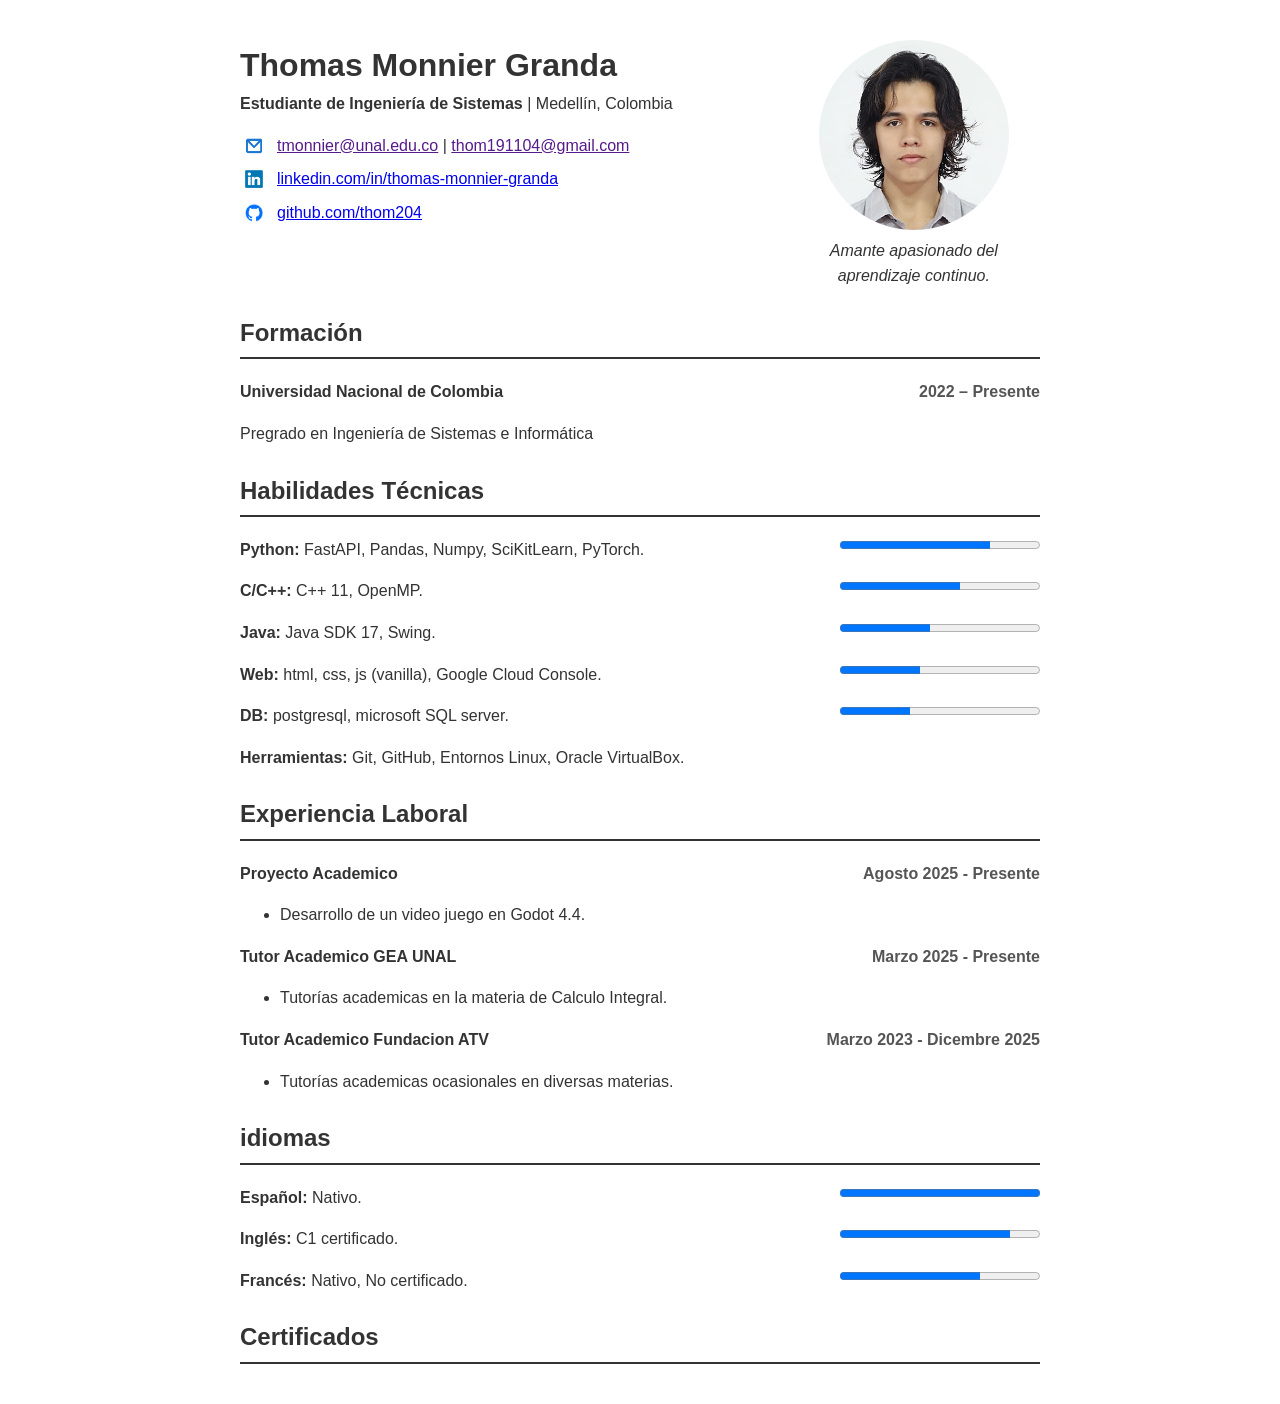
==== index.html @ 84f5db1c "Add files via upload" ====
<!DOCTYPE html>
<html lang="es">
<head>
    <meta charset="UTF-8">
    <title>CV de Thomas Monnier Granda</title>
    <link rel="stylesheet" href="style.css">
</head>
<body>

    <header>
        <div>
            <h1>Thomas Monnier Granda</h1>
            <p><strong>Estudiante de Ingeniería de Sistemas </strong>| Medellín, Colombia</p>
            
            <ul class = "contact" style="list-style: none;">
                <li><a href="">tmonnier@unal.edu.co</a> | <a href="">thom191104@gmail.com</a></li>
                <li style="background-image: url('linkedin_favicon.png');"><a href="https://linkedin.com/in/thomas-monnier-granda">linkedin.com/in/thomas-monnier-granda</a></li>
                <li style="background-image: url('github_favicon.png');"><a href="https://www.github.com/thom204">github.com/thom204</a></li>
            </ul>
        </div>
        <figure><img src="thonas.jpg" alt="profile picture"><figcaption><i>Amante apasionado del aprendizaje continuo.</i></figcaption></figure>
    </header>

    <main>
        <section id="formacion">
            <h2>Formación</h2>
            <article>
                <div class="job-header">
                    <span>Universidad Nacional de Colombia</span>
                    <span class="date">2022 – Presente</span>
                </div>
                <p>Pregrado en Ingeniería de Sistemas e Informática</p>
            </article>
        </section>

        <section id="habilidades">
            <h2>Habilidades Técnicas</h2>
            <p class = "skill"><strong>Python:</strong> FastAPI, Pandas, Numpy, SciKitLearn, PyTorch.<progress value = "75" max="100">Experienced</progress></p>
            <p class = "skill"><strong>C/C++:</strong> C++ 11, OpenMP. <progress value = "60" max="100">Mid level</progress></p>
            <p class = "skill"><strong>Java:</strong> Java SDK 17, Swing. <progress value = "45" max = "100">Mid level</progress></p>
            <p class = "skill"><strong>Web:</strong> html, css, js (vanilla), Google Cloud Console. <progress value = "40" max="100">Junior</progress></p>
            <p class = "skill"><strong>DB:</strong> postgresql, microsoft SQL server. <progress value = "35" max = "100">Junior</progress></p>
            <p class = "skill"><strong>Herramientas:</strong> Git, GitHub, Entornos Linux, Oracle VirtualBox.</p>
        </section>


        <section id="experiencia">
            <h2>Experiencia Laboral</h2>
            
            <article>
                <div class="job-header">
                    <span>Proyecto Academico</span>
                    <span class="date">Agosto 2025 - Presente</span>
                </div>
                <ul>
                    <li>Desarrollo de un video juego en Godot 4.4.</li>
                </ul>
            </article>
            <article>
                <div class="job-header">
                    <span>Tutor Academico GEA UNAL</span>
                    <span class="date">Marzo 2025 - Presente</span>
                </div>
                <ul>
                    <li>Tutorías academicas en la materia de Calculo Integral.</li>
                </ul>
            </article>
            <article>
                <div class="job-header">
                    <span>Tutor Academico Fundacion ATV</span>
                    <span class="date">Marzo 2023 - Dicembre 2025</span>
                </div>
                <ul>
                    <li>Tutorías academicas ocasionales en diversas materias.</li>
                </ul>
            </article>
        </section>


        <section id = "idiomas">
            <h2>idiomas</h2>
            <p class = "skill"><strong>Español:</strong> Nativo.<progress value = "100" max="100">Mid level</progress></p>
            <p class = "skill"><strong>Inglés:</strong> C1 certificado.<progress value = "85" max="100">Mid level</progress></p>
            <p class = "skill"><strong>Francés:</strong> Nativo, No certificado. <progress value = "70" max="100">Mid level</progress></p>
        </section>

        <section id = "certificates">
            <h2>Certificados</h2>
        </section>
    </main>

</body>
</html>
---- style.css ----
body { 
    font-family: Arial, sans-serif; 
    line-height: 1.6; 
    max-width: 800px; 
    margin: 40px auto; 
    color: #333; 
}

header {
    display: inline-flex;
}

header div {
    width: 70%;
}

figure {
   margin: 0px;
   width: 30%;
}

img {
    margin: 10%;
    margin-top: 0;
    margin-bottom: 0;
    border-radius: 100%;
    width: 80%;
}

figcaption {
    margin: 5%;
    margin-top: 0;
    margin-bottom: 0;
    text-align: center;
}

h1 { 
    margin-top: 0;
    margin-bottom: 0;
}

h1 + p {
    margin-top: 0;
}

h2 { 
    border-bottom: 2px solid #333; 
    padding-bottom: 5px; 
    margin-top: 25px; 
}

h3 {
    margin-bottom: 0;
}

h3 + ul {
    margin-top: 0;
}

.contact {
    padding-left: 5px;
}

.contact li {
    background: url('mail_favicon.png') no-repeat left center;
    background-size: 18px 18px; /* Adjust size to match favicon */
    padding-left: 32px; /* Space for the icon */
    margin-bottom: 8px;
}

.job-header { 
    display: flex; 
    justify-content: space-between; 
    font-weight: bold;
}

.date { 
    color: #555; 
}


.skill progress {
    width: 25%;
    float: right;
}

/* Esto asegura que al imprimir sea limpio */
@media print { body { margin: 0; } }
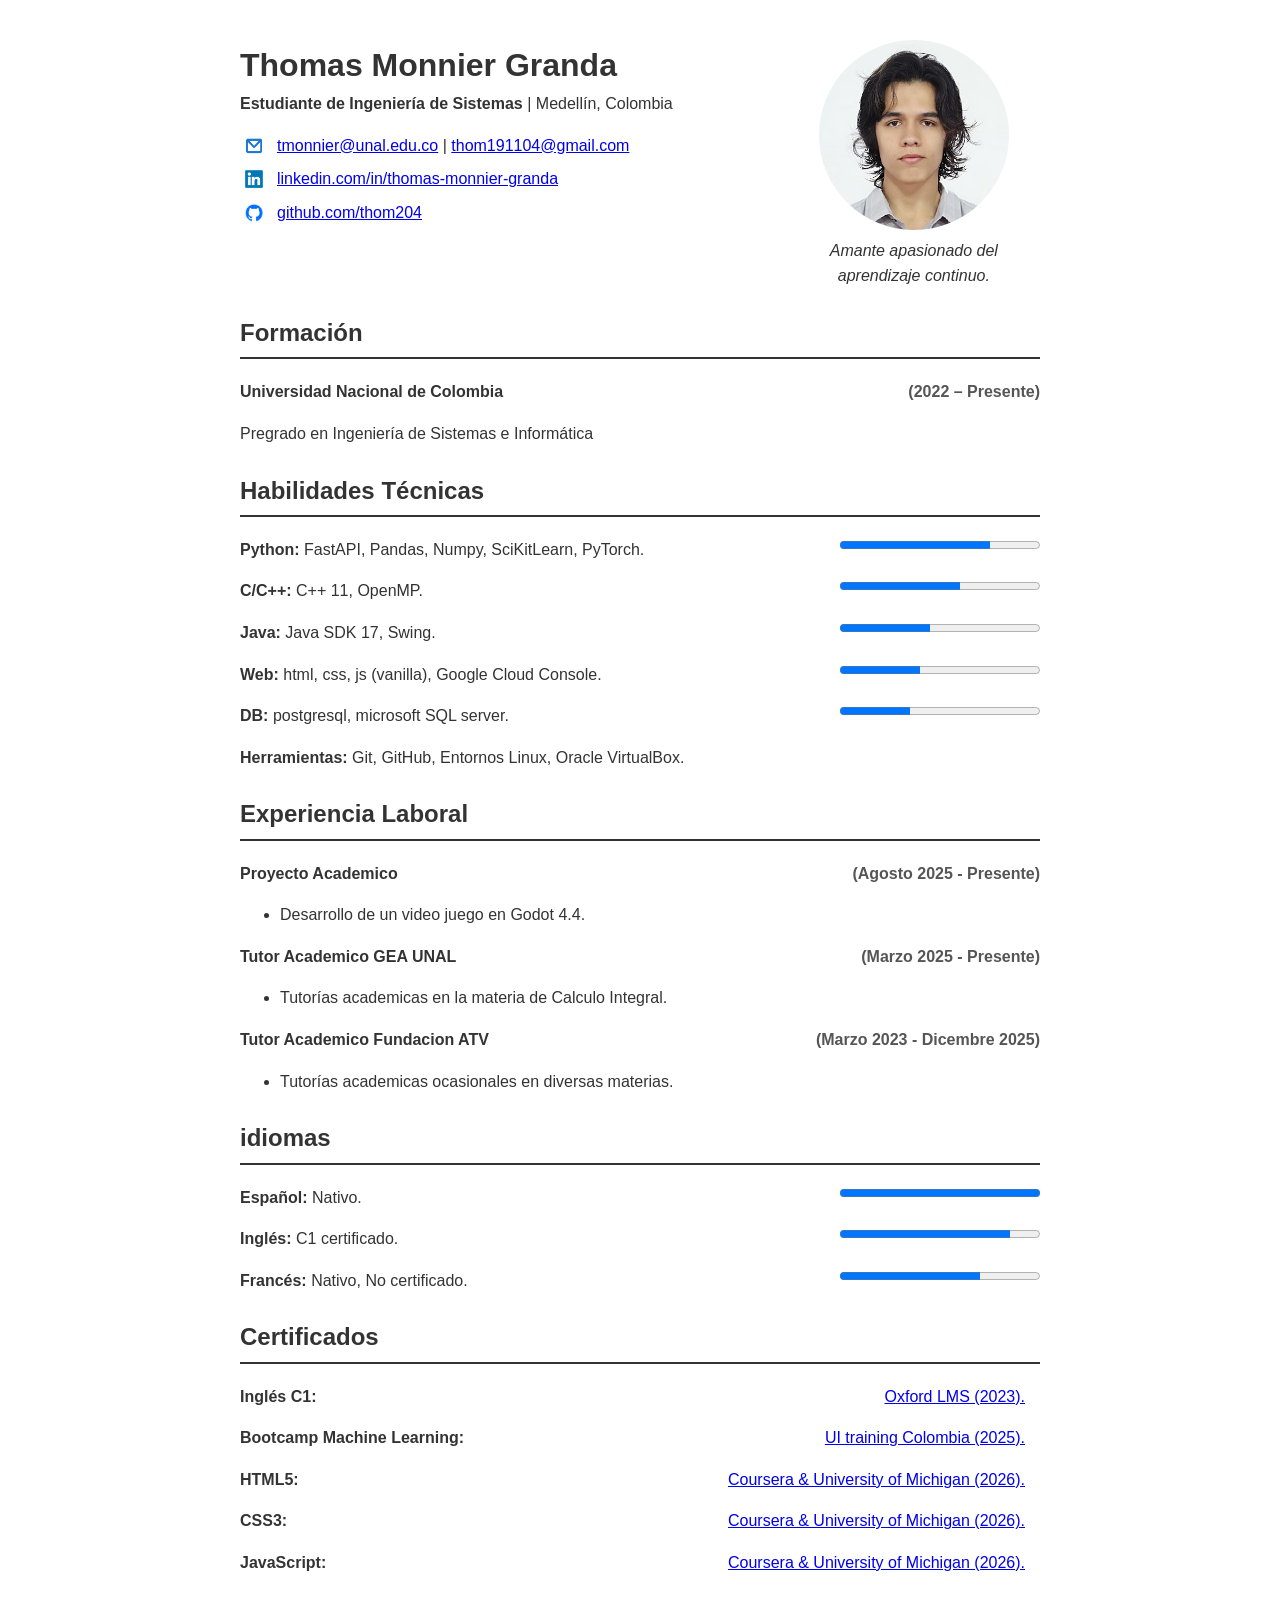
==== commit 93dcb539: "finalized" ====
--- a/index.html
+++ b/index.html
@@ -13,12 +13,13 @@
             <p><strong>Estudiante de Ingeniería de Sistemas </strong>| Medellín, Colombia</p>
             
             <ul class = "contact" style="list-style: none;">
-                <li><a href="">tmonnier@unal.edu.co</a> | <a href="">thom191104@gmail.com</a></li>
-                <li style="background-image: url('linkedin_favicon.png');"><a href="https://linkedin.com/in/thomas-monnier-granda">linkedin.com/in/thomas-monnier-granda</a></li>
-                <li style="background-image: url('github_favicon.png');"><a href="https://www.github.com/thom204">github.com/thom204</a></li>
+                <li class = "nats" id = "web"><a href="https://thom204.github.io/CV/">WebSite</a></li>
+                <li class = "nats"><a href="mailto:tmonnier@uanl.edu.co">tmonnier@unal.edu.co</a> | <a href="mailto:thom191104@gmail.com">thom191104@gmail.com</a></li>
+                <li class = "nats" style="background-image: url('linkedin_favicon.png');"><a href="https://linkedin.com/in/thomas-monnier-granda" target="_blank">linkedin.com/in/thomas-monnier-granda</a></li>
+                <li class = "nats" style="background-image: url('github_favicon.png');"><a href="https://www.github.com/thom204" target="_blank">github.com/thom204</a></li>
             </ul>
         </div>
-        <figure><img src="thonas.jpg" alt="profile picture"><figcaption><i>Amante apasionado del aprendizaje continuo.</i></figcaption></figure>
+        <figure class = "nats"><img src="thonas.jpg" alt="profile picture"><figcaption><i>Amante apasionado del aprendizaje continuo.</i></figcaption></figure>
     </header>
 
     <main>
@@ -27,7 +28,7 @@
             <article>
                 <div class="job-header">
                     <span>Universidad Nacional de Colombia</span>
-                    <span class="date">2022 – Presente</span>
+                    <span class="date">(2022 – Presente)</span>
                 </div>
                 <p>Pregrado en Ingeniería de Sistemas e Informática</p>
             </article>
@@ -50,7 +51,7 @@
             <article>
                 <div class="job-header">
                     <span>Proyecto Academico</span>
-                    <span class="date">Agosto 2025 - Presente</span>
+                    <span class="date">(Agosto 2025 - Presente)</span>
                 </div>
                 <ul>
                     <li>Desarrollo de un video juego en Godot 4.4.</li>
@@ -59,7 +60,7 @@
             <article>
                 <div class="job-header">
                     <span>Tutor Academico GEA UNAL</span>
-                    <span class="date">Marzo 2025 - Presente</span>
+                    <span class="date">(Marzo 2025 - Presente)</span>
                 </div>
                 <ul>
                     <li>Tutorías academicas en la materia de Calculo Integral.</li>
@@ -68,7 +69,7 @@
             <article>
                 <div class="job-header">
                     <span>Tutor Academico Fundacion ATV</span>
-                    <span class="date">Marzo 2023 - Dicembre 2025</span>
+                    <span class="date">(Marzo 2023 - Dicembre 2025)</span>
                 </div>
                 <ul>
                     <li>Tutorías academicas ocasionales en diversas materias.</li>
@@ -86,8 +87,14 @@
 
         <section id = "certificates">
             <h2>Certificados</h2>
+            <p><strong>Inglés C1:</strong> <a href="https://drive.google.com/file/d/1DFYclZLSsvCA1lEmCleEXO1F4YN1NQ0H/view?usp=drive_link" target="_blank"> Oxford LMS (2023).</a></p>
+            <p><strong>Bootcamp Machine Learning:</strong> <a href="https://drive.google.com/file/d/1ngA2L0c5LaVwTw6hCEINxq6SC86e-KhB/view?usp=drive_link" target="_blank"> UI training Colombia (2025).</a></p>
+            <p><strong>HTML5:</strong> <a href="https://drive.google.com/file/d/1J8PS8hbBQRYXPaD6PbsJYQoX4-aZ9AAq/view?usp=drive_link" target="_blank"> Coursera & University of Michigan (2026).</a></p>
+            <p><strong>CSS3:</strong> <a href="https://drive.google.com/file/d/1xmxvpSUJpry9a50axkxEhRKc8qydB7U1/view?usp=drive_link" target="_blank"> Coursera & University of Michigan (2026).</a></p>
+            <p><strong>JavaScript:</strong> <a href="https://drive.google.com/file/d/1iEdY4hUMWg7lLpjsThUdxecl5URyrErk/view?usp=drive_link" target="_blank"> Coursera & University of Michigan (2026).</a></p>
         </section>
     </main>
 
+    <script src = "script.js"></script>
 </body>
 </html>
--- a/style.css
+++ b/style.css
@@ -84,5 +84,14 @@
     float: right;
 }
 
+p a {
+    float: right;
+    margin-right: 15px;
+}
+
+#web {
+    display: none;
+}
+
 /* Esto asegura que al imprimir sea limpio */
 @media print { body { margin: 0; } }
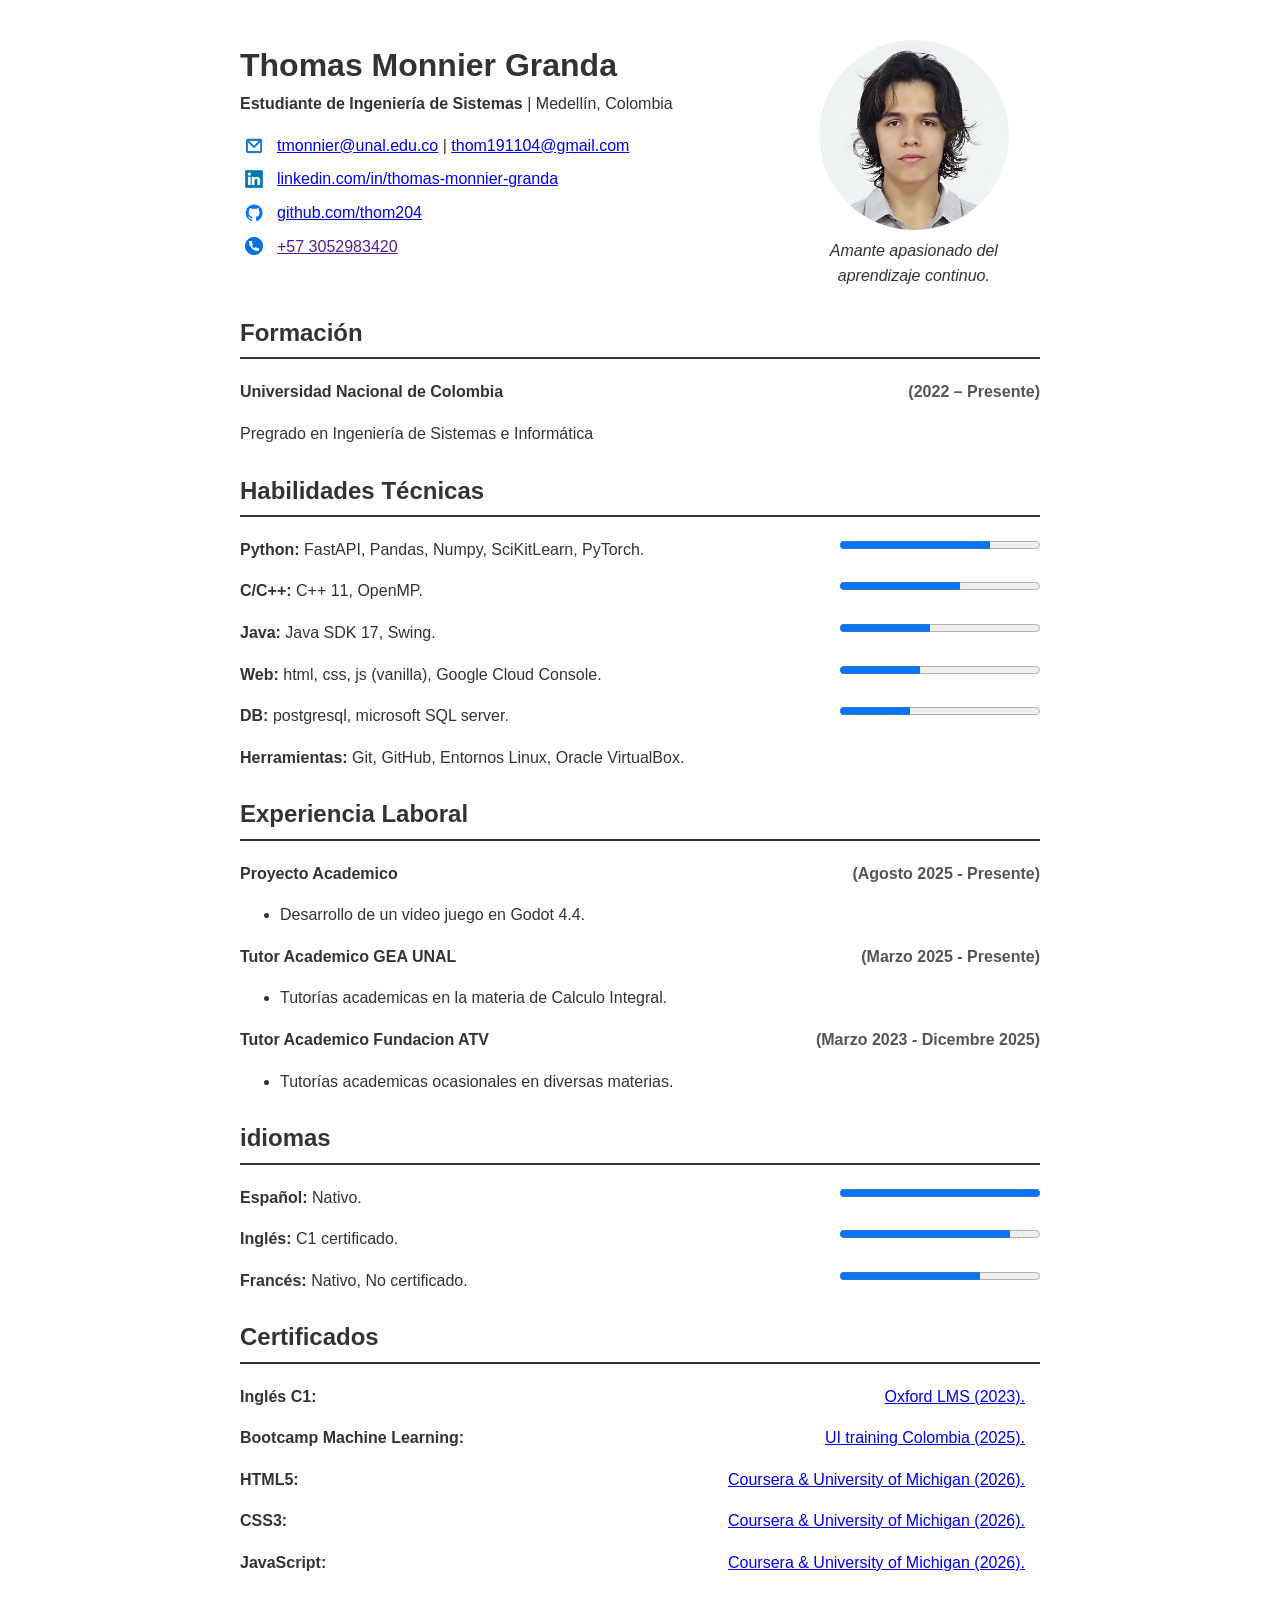
==== commit 3b3f6be2: "effeqe" ====
--- a/index.html
+++ b/index.html
@@ -14,9 +14,10 @@
             
             <ul class = "contact" style="list-style: none;">
                 <li class = "nats" id = "web"><a href="https://thom204.github.io/CV/">WebSite</a></li>
-                <li class = "nats"><a href="mailto:tmonnier@uanl.edu.co">tmonnier@unal.edu.co</a> | <a href="mailto:thom191104@gmail.com">thom191104@gmail.com</a></li>
+                <li class = "nats"><a href="mailto:tmonnier@unal.edu.co">tmonnier@unal.edu.co</a> | <a href="mailto:thom191104@gmail.com">thom191104@gmail.com</a></li>
                 <li class = "nats" style="background-image: url('linkedin_favicon.png');"><a href="https://linkedin.com/in/thomas-monnier-granda" target="_blank">linkedin.com/in/thomas-monnier-granda</a></li>
                 <li class = "nats" style="background-image: url('github_favicon.png');"><a href="https://www.github.com/thom204" target="_blank">github.com/thom204</a></li>
+                <li class = "nats" style="background-image: url('telephone.png');"><a href="" target="_blank">+57 3052983420</a></li>
             </ul>
         </div>
         <figure class = "nats"><img src="thonas.jpg" alt="profile picture"><figcaption><i>Amante apasionado del aprendizaje continuo.</i></figcaption></figure>
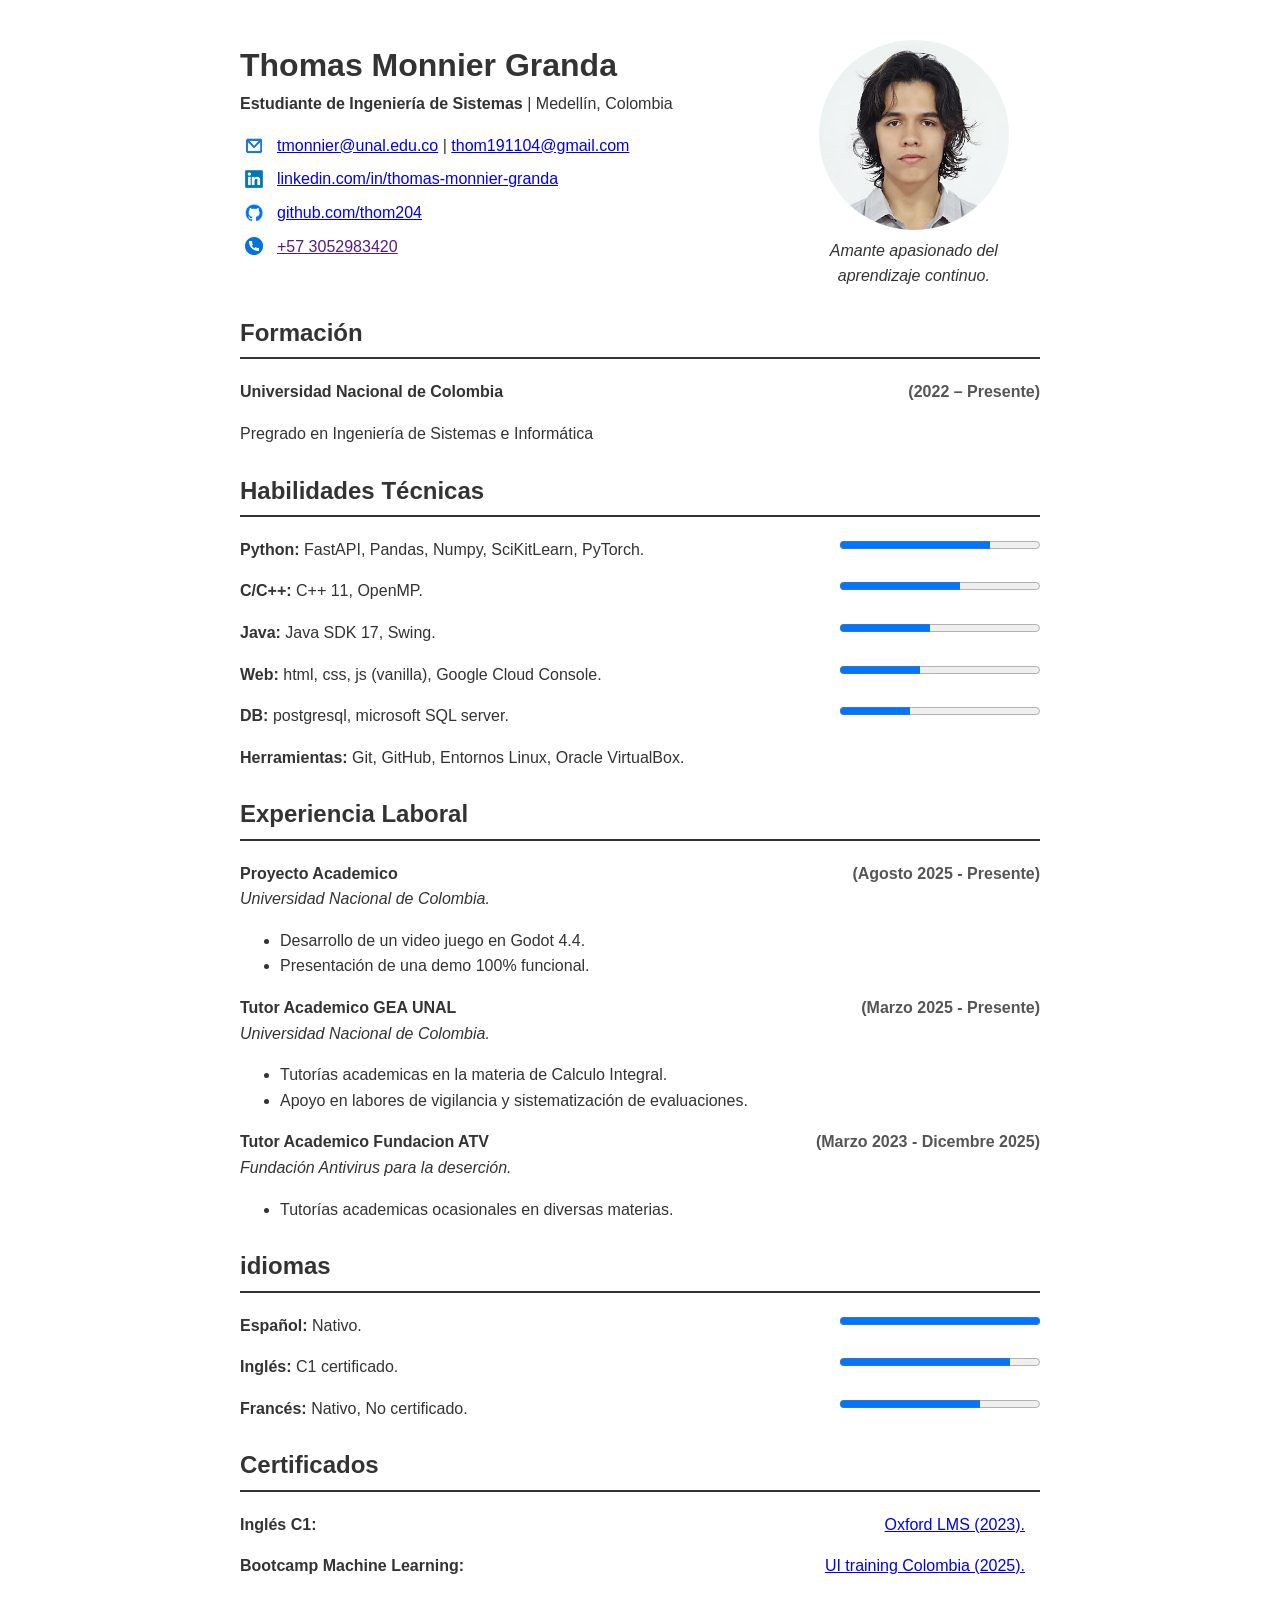
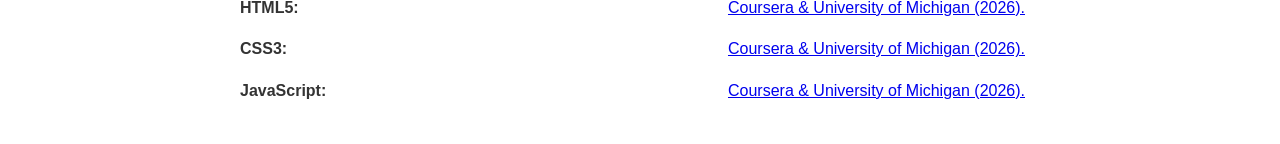
==== commit fda3220c: "finals" ====
--- a/index.html
+++ b/index.html
@@ -54,8 +54,10 @@
                     <span>Proyecto Academico</span>
                     <span class="date">(Agosto 2025 - Presente)</span>
                 </div>
+                <span><i>Universidad Nacional de Colombia.</i></span>
                 <ul>
                     <li>Desarrollo de un video juego en Godot 4.4.</li>
+                    <li>Presentación de una demo 100% funcional.</li>
                 </ul>
             </article>
             <article>
@@ -63,8 +65,10 @@
                     <span>Tutor Academico GEA UNAL</span>
                     <span class="date">(Marzo 2025 - Presente)</span>
                 </div>
+                <span><i>Universidad Nacional de Colombia.</i></span>
                 <ul>
                     <li>Tutorías academicas en la materia de Calculo Integral.</li>
+                    <li>Apoyo en labores de vigilancia y sistematización de evaluaciones.</li>
                 </ul>
             </article>
             <article>
@@ -72,6 +76,7 @@
                     <span>Tutor Academico Fundacion ATV</span>
                     <span class="date">(Marzo 2023 - Dicembre 2025)</span>
                 </div>
+                <span><i>Fundación Antivirus para la deserción.</i></span>
                 <ul>
                     <li>Tutorías academicas ocasionales en diversas materias.</li>
                 </ul>
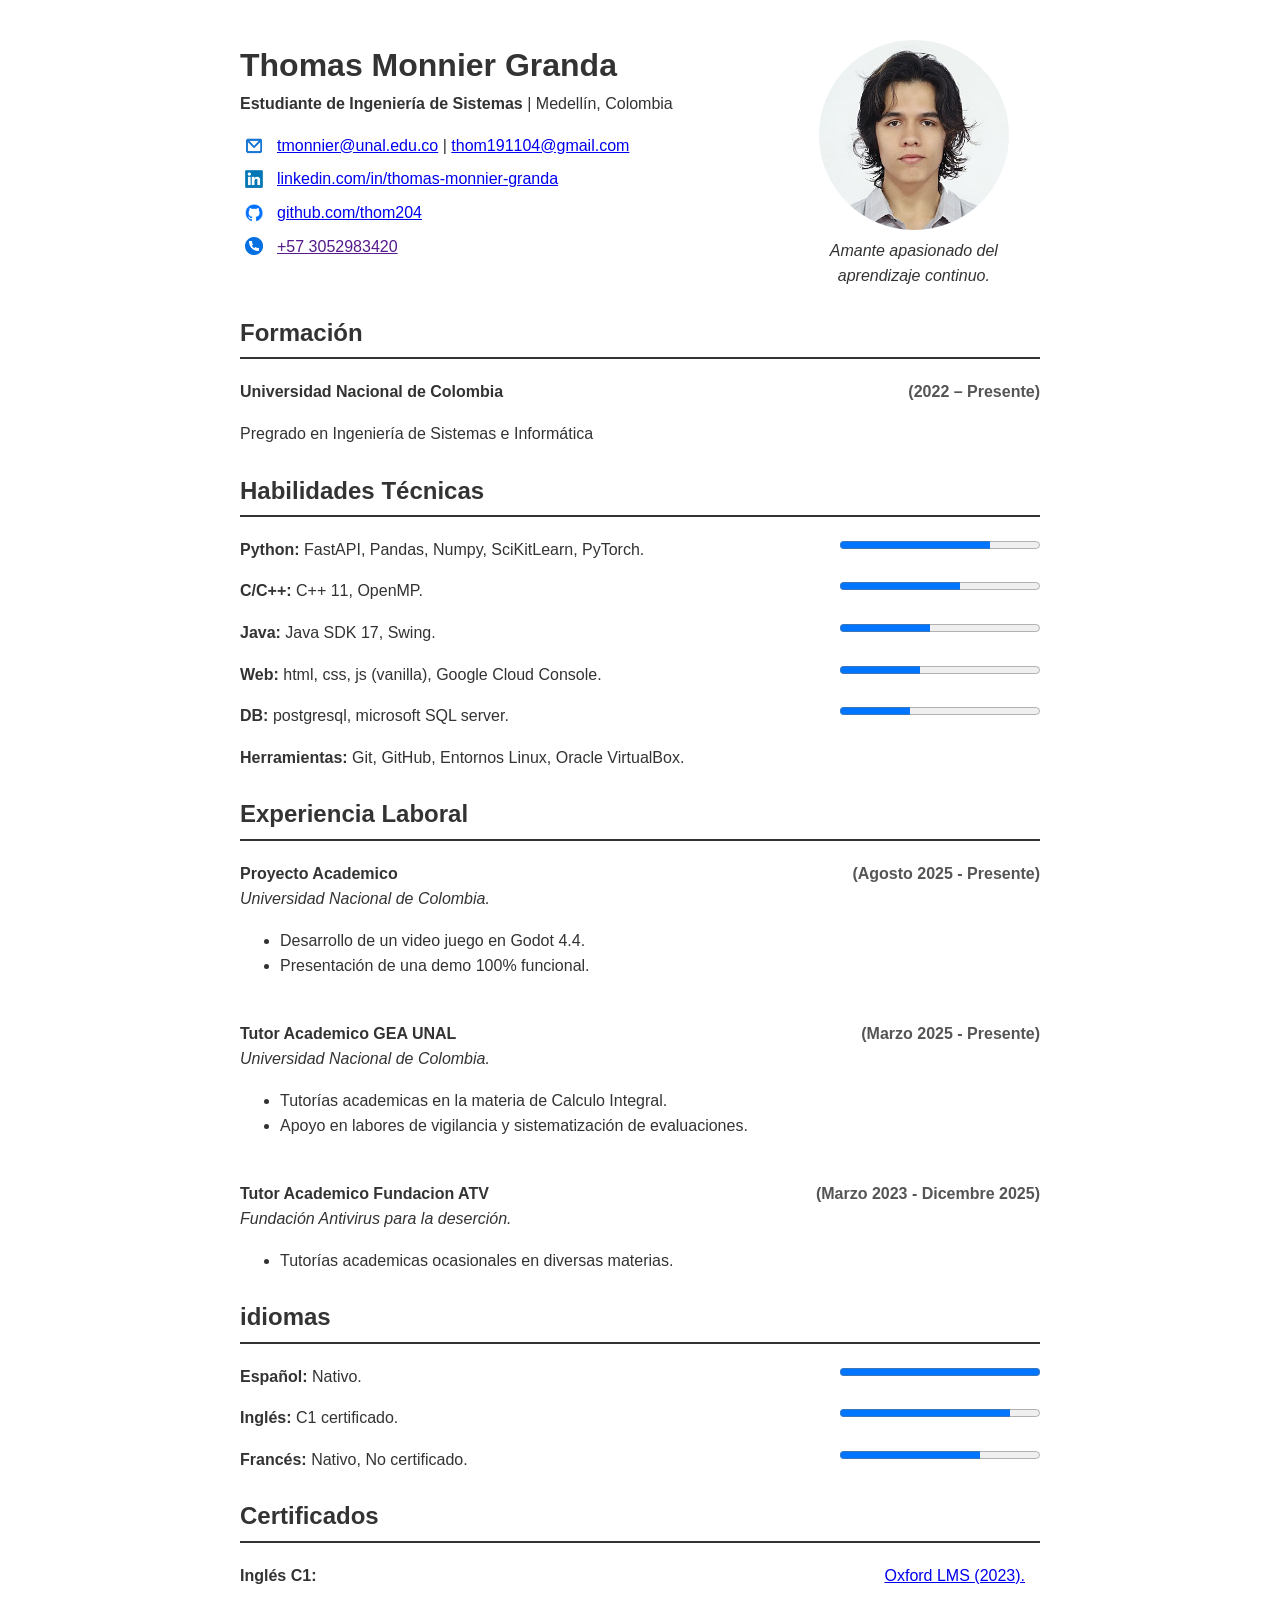
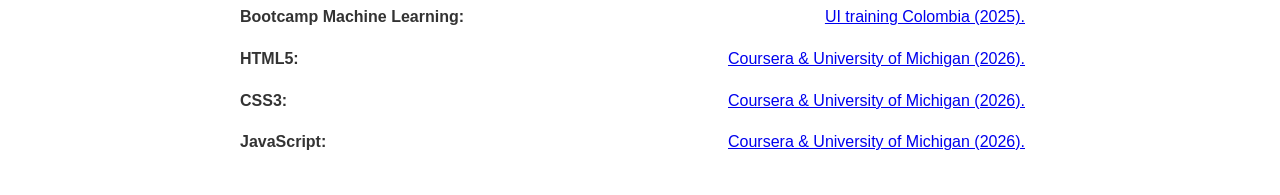
==== commit 06c9894e: "fix index" ====
--- a/index.html
+++ b/index.html
@@ -60,6 +60,7 @@
                     <li>Presentación de una demo 100% funcional.</li>
                 </ul>
             </article>
+            <br>
             <article>
                 <div class="job-header">
                     <span>Tutor Academico GEA UNAL</span>
@@ -71,6 +72,7 @@
                     <li>Apoyo en labores de vigilancia y sistematización de evaluaciones.</li>
                 </ul>
             </article>
+            <br>
             <article>
                 <div class="job-header">
                     <span>Tutor Academico Fundacion ATV</span>
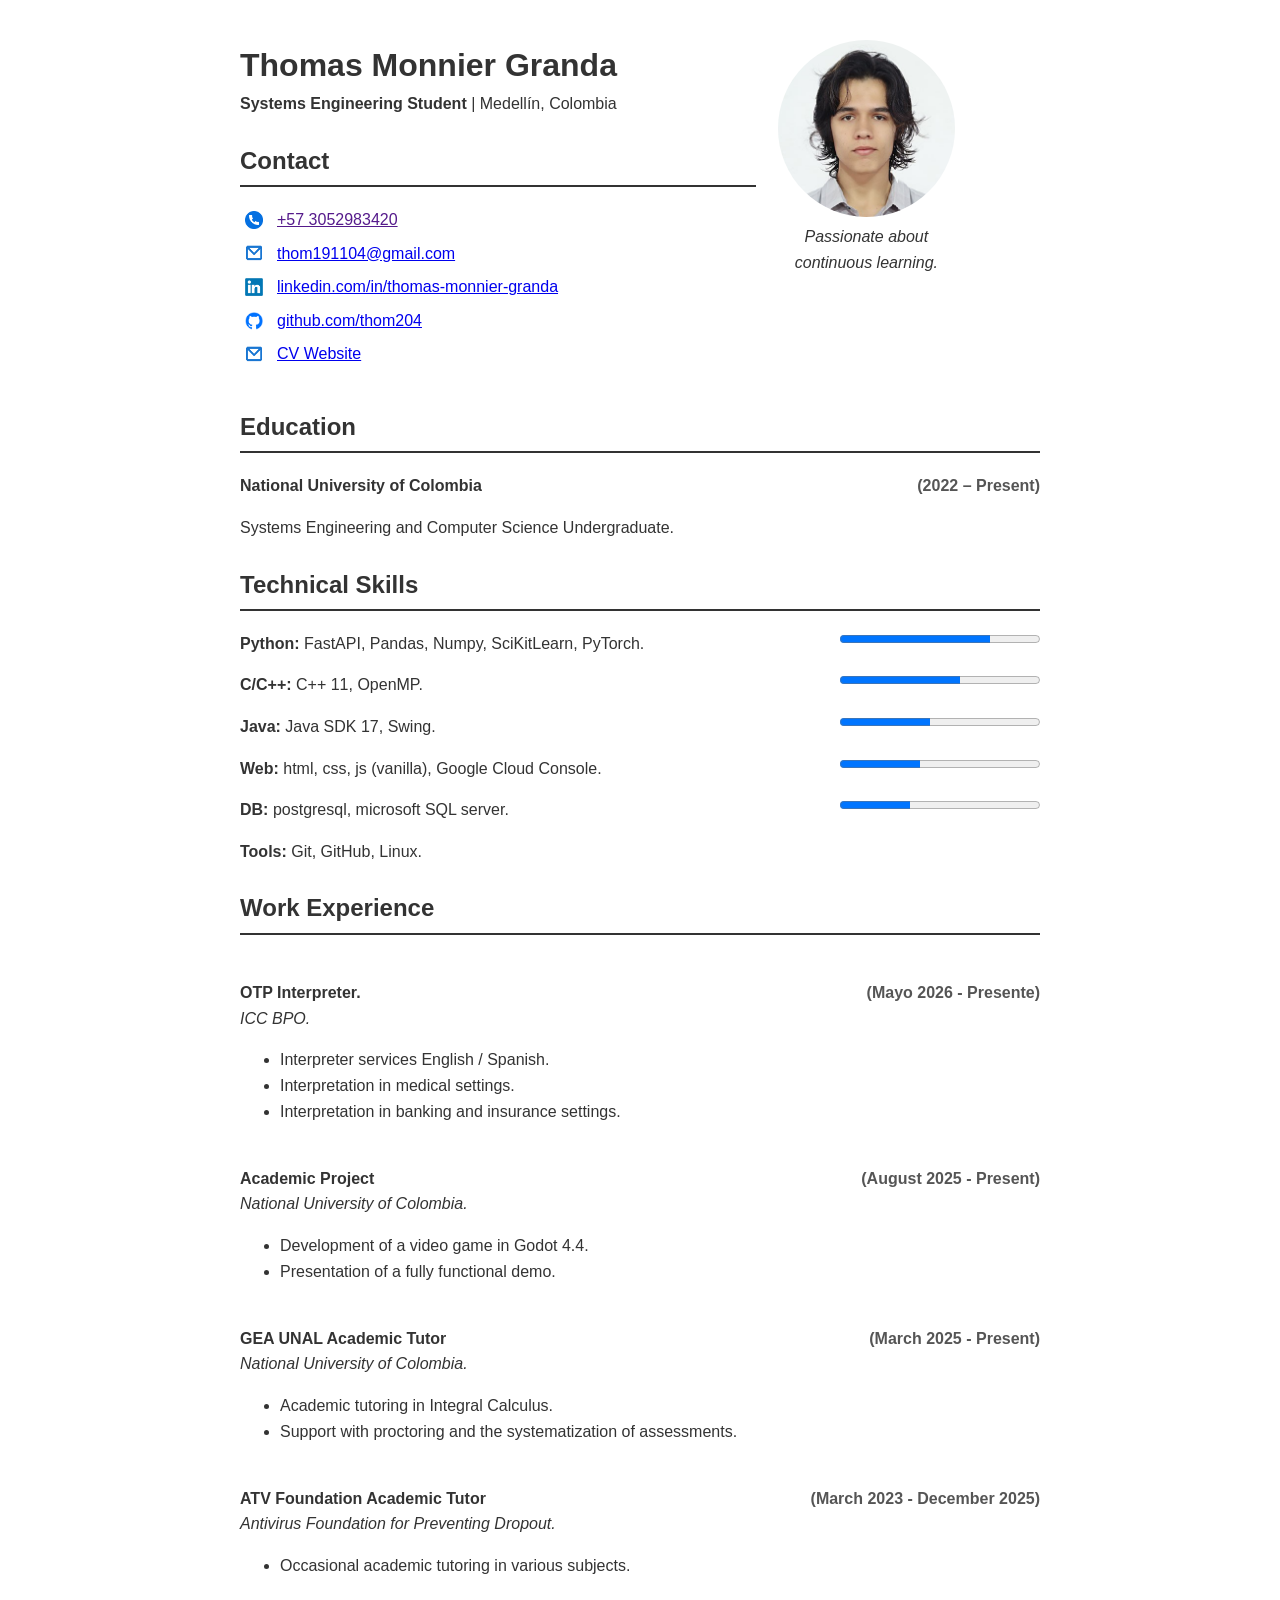
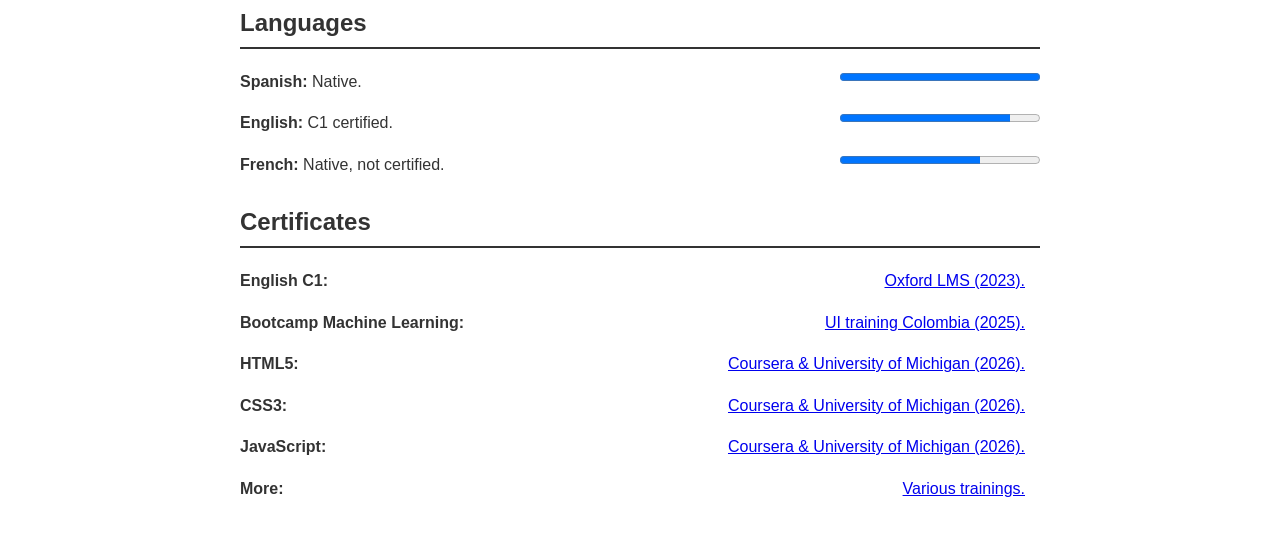
==== commit 873a3e74: "njnnjn" ====
--- a/index.html
+++ b/index.html
@@ -1,8 +1,8 @@
 <!DOCTYPE html>
-<html lang="es">
+<html lang="en">
 <head>
     <meta charset="UTF-8">
-    <title>CV de Thomas Monnier Granda</title>
+    <title>Thomas Monnier Granda CV</title>
     <link rel="stylesheet" href="style.css">
 </head>
 <body>
@@ -10,99 +10,115 @@
     <header>
         <div>
             <h1>Thomas Monnier Granda</h1>
-            <p><strong>Estudiante de Ingeniería de Sistemas </strong>| Medellín, Colombia</p>
-            
-            <ul class = "contact" style="list-style: none;">
-                <li class = "nats" id = "web"><a href="https://thom204.github.io/CV/">WebSite</a></li>
-                <li class = "nats"><a href="mailto:tmonnier@unal.edu.co">tmonnier@unal.edu.co</a> | <a href="mailto:thom191104@gmail.com">thom191104@gmail.com</a></li>
-                <li class = "nats" style="background-image: url('linkedin_favicon.png');"><a href="https://linkedin.com/in/thomas-monnier-granda" target="_blank">linkedin.com/in/thomas-monnier-granda</a></li>
-                <li class = "nats" style="background-image: url('github_favicon.png');"><a href="https://www.github.com/thom204" target="_blank">github.com/thom204</a></li>
-                <li class = "nats" style="background-image: url('telephone.png');"><a href="" target="_blank">+57 3052983420</a></li>
+            <p><strong>Systems Engineering Student </strong>| Medellín, Colombia</p>
+
+            <h2>Contact</h2>            
+            <ul class = "contact" style="list-style: none">
+                <li class = "nats" id = "Phone number" style="background-image: url('telephone.png');"><a href="" target="_blank">+57 3052983420</a></li>
+                <li class = "nats" id = "Email"><a href="mailto:thon191104@gmail.com">thom191104@gmail.com</a></li>
+                <li class = "nats" id = "LinkedIn" style="background-image: url('linkedin_favicon.png');"><a href="https://linkedin.com/in/thomas-monnier-granda" target="_blank">linkedin.com/in/thomas-monnier-granda</a></li>
+                <li class = "nats" id = "GitHub" style="background-image: url('github_favicon.png');"><a href="https://www.github.com/thom204" target="_blank">github.com/thom204</a></li>
+                <li class = "nats" id = "WebSite"><a href="https://thom204.github.io/CV/">CV Website</a></li>
             </ul>
         </div>
-        <figure class = "nats"><img src="thonas.jpg" alt="profile picture"><figcaption><i>Amante apasionado del aprendizaje continuo.</i></figcaption></figure>
+        <figure class = "nats"><img src="thonas.jpg" alt="profile picture"><figcaption><i class="nats">Passionate about continuous learning.</i></figcaption></figure>
     </header>
 
     <main>
         <section id="formacion">
-            <h2>Formación</h2>
+            <h2>Education</h2>
             <article>
                 <div class="job-header">
-                    <span>Universidad Nacional de Colombia</span>
-                    <span class="date">(2022 – Presente)</span>
+                    <span>National University of Colombia</span>
+                    <span class="date">(2022 – Present)</span>
                 </div>
-                <p>Pregrado en Ingeniería de Sistemas e Informática</p>
+                <p>Systems Engineering and Computer Science Undergraduate.</p>
             </article>
         </section>
 
         <section id="habilidades">
-            <h2>Habilidades Técnicas</h2>
+            <h2>Technical Skills</h2>
             <p class = "skill"><strong>Python:</strong> FastAPI, Pandas, Numpy, SciKitLearn, PyTorch.<progress value = "75" max="100">Experienced</progress></p>
             <p class = "skill"><strong>C/C++:</strong> C++ 11, OpenMP. <progress value = "60" max="100">Mid level</progress></p>
             <p class = "skill"><strong>Java:</strong> Java SDK 17, Swing. <progress value = "45" max = "100">Mid level</progress></p>
             <p class = "skill"><strong>Web:</strong> html, css, js (vanilla), Google Cloud Console. <progress value = "40" max="100">Junior</progress></p>
             <p class = "skill"><strong>DB:</strong> postgresql, microsoft SQL server. <progress value = "35" max = "100">Junior</progress></p>
-            <p class = "skill"><strong>Herramientas:</strong> Git, GitHub, Entornos Linux, Oracle VirtualBox.</p>
+            <p class = "skill"><strong>Tools:</strong> Git, GitHub, Linux.</p>
         </section>
 
 
         <section id="experiencia">
-            <h2>Experiencia Laboral</h2>
-            
+            <h2>Work Experience</h2>
+            <br>
             <article>
                 <div class="job-header">
-                    <span>Proyecto Academico</span>
-                    <span class="date">(Agosto 2025 - Presente)</span>
+                    <span><b>OTP Interpreter.</b></span>
+                    <span class="date">(Mayo 2026 - Presente)</span>
                 </div>
-                <span><i>Universidad Nacional de Colombia.</i></span>
+                <span><i>ICC BPO.</i></span>
                 <ul>
-                    <li>Desarrollo de un video juego en Godot 4.4.</li>
-                    <li>Presentación de una demo 100% funcional.</li>
+                    <li>Interpreter services English / Spanish.</li>
+                    <li>Interpretation in medical settings.</li>
+                    <li>Interpretation in banking and insurance settings.</li>
                 </ul>
             </article>
             <br>
             <article>
                 <div class="job-header">
-                    <span>Tutor Academico GEA UNAL</span>
-                    <span class="date">(Marzo 2025 - Presente)</span>
+                    <span><b>Academic Project</b></span>
+                    <span class="date">(August 2025 - Present)</span>
                 </div>
-                <span><i>Universidad Nacional de Colombia.</i></span>
+                <span><i>National University of Colombia.</i></span>
                 <ul>
-                    <li>Tutorías academicas en la materia de Calculo Integral.</li>
-                    <li>Apoyo en labores de vigilancia y sistematización de evaluaciones.</li>
+                    <li>Development of a video game in Godot 4.4.</li>
+                    <li>Presentation of a fully functional demo.</li>
                 </ul>
             </article>
             <br>
             <article>
                 <div class="job-header">
-                    <span>Tutor Academico Fundacion ATV</span>
-                    <span class="date">(Marzo 2023 - Dicembre 2025)</span>
+                    <span><b>GEA UNAL Academic Tutor</b></span>
+                    <span class="date">(March 2025 - Present)</span>
                 </div>
-                <span><i>Fundación Antivirus para la deserción.</i></span>
+                <span><i>National University of Colombia.</i></span>
                 <ul>
-                    <li>Tutorías academicas ocasionales en diversas materias.</li>
+                    <li>Academic tutoring in Integral Calculus.</li>
+                    <li>Support with proctoring and the systematization of assessments.</li>
                 </ul>
             </article>
+            <br>
+            <article>
+                <div class="job-header">
+                    <span><b>ATV Foundation Academic Tutor</b></span>
+                    <span class="date">(March 2023 - December 2025)</span>
+                </div>
+                <span><i>Antivirus Foundation for Preventing Dropout.</i></span>
+                <ul>
+                    <li>Occasional academic tutoring in various subjects.</li>
+                </ul>
+            </article>
+
         </section>
 
 
         <section id = "idiomas">
-            <h2>idiomas</h2>
-            <p class = "skill"><strong>Español:</strong> Nativo.<progress value = "100" max="100">Mid level</progress></p>
-            <p class = "skill"><strong>Inglés:</strong> C1 certificado.<progress value = "85" max="100">Mid level</progress></p>
-            <p class = "skill"><strong>Francés:</strong> Nativo, No certificado. <progress value = "70" max="100">Mid level</progress></p>
+            <h2>Languages</h2>
+            <p class = "skill"><strong>Spanish:</strong> Native.<progress value = "100" max="100">Mid level</progress></p>
+            <p class = "skill"><strong>English:</strong> C1 certified.<progress value = "85" max="100">Mid level</progress></p>
+            <p class = "skill"><strong>French:</strong> Native, not certified. <progress value = "70" max="100">Mid level</progress></p>
         </section>
 
         <section id = "certificates">
-            <h2>Certificados</h2>
-            <p><strong>Inglés C1:</strong> <a href="https://drive.google.com/file/d/1DFYclZLSsvCA1lEmCleEXO1F4YN1NQ0H/view?usp=drive_link" target="_blank"> Oxford LMS (2023).</a></p>
+            <h2>Certificates</h2>
+            <p><strong>English C1:</strong> <a href="https://drive.google.com/file/d/1DFYclZLSsvCA1lEmCleEXO1F4YN1NQ0H/view?usp=drive_link" target="_blank"> Oxford LMS (2023).</a></p>
             <p><strong>Bootcamp Machine Learning:</strong> <a href="https://drive.google.com/file/d/1ngA2L0c5LaVwTw6hCEINxq6SC86e-KhB/view?usp=drive_link" target="_blank"> UI training Colombia (2025).</a></p>
             <p><strong>HTML5:</strong> <a href="https://drive.google.com/file/d/1J8PS8hbBQRYXPaD6PbsJYQoX4-aZ9AAq/view?usp=drive_link" target="_blank"> Coursera & University of Michigan (2026).</a></p>
             <p><strong>CSS3:</strong> <a href="https://drive.google.com/file/d/1xmxvpSUJpry9a50axkxEhRKc8qydB7U1/view?usp=drive_link" target="_blank"> Coursera & University of Michigan (2026).</a></p>
             <p><strong>JavaScript:</strong> <a href="https://drive.google.com/file/d/1iEdY4hUMWg7lLpjsThUdxecl5URyrErk/view?usp=drive_link" target="_blank"> Coursera & University of Michigan (2026).</a></p>
+            <p><strong>More:</strong> <a href="https://drive.google.com/drive/folders/1fJfVV7tiWXIPMMLW-1UoXBksyVkDrd0X?usp=sharing" target="_blank"> Various trainings.</a></p>
         </section>
     </main>
 
     <script src = "script.js"></script>
 </body>
-</html>+</html>
--- a/style.css
+++ b/style.css
@@ -4,6 +4,8 @@
     max-width: 800px; 
     margin: 40px auto; 
     color: #333; 
+    padding-left: 3%;
+    padding-right: 3%;
 }
 
 header {
